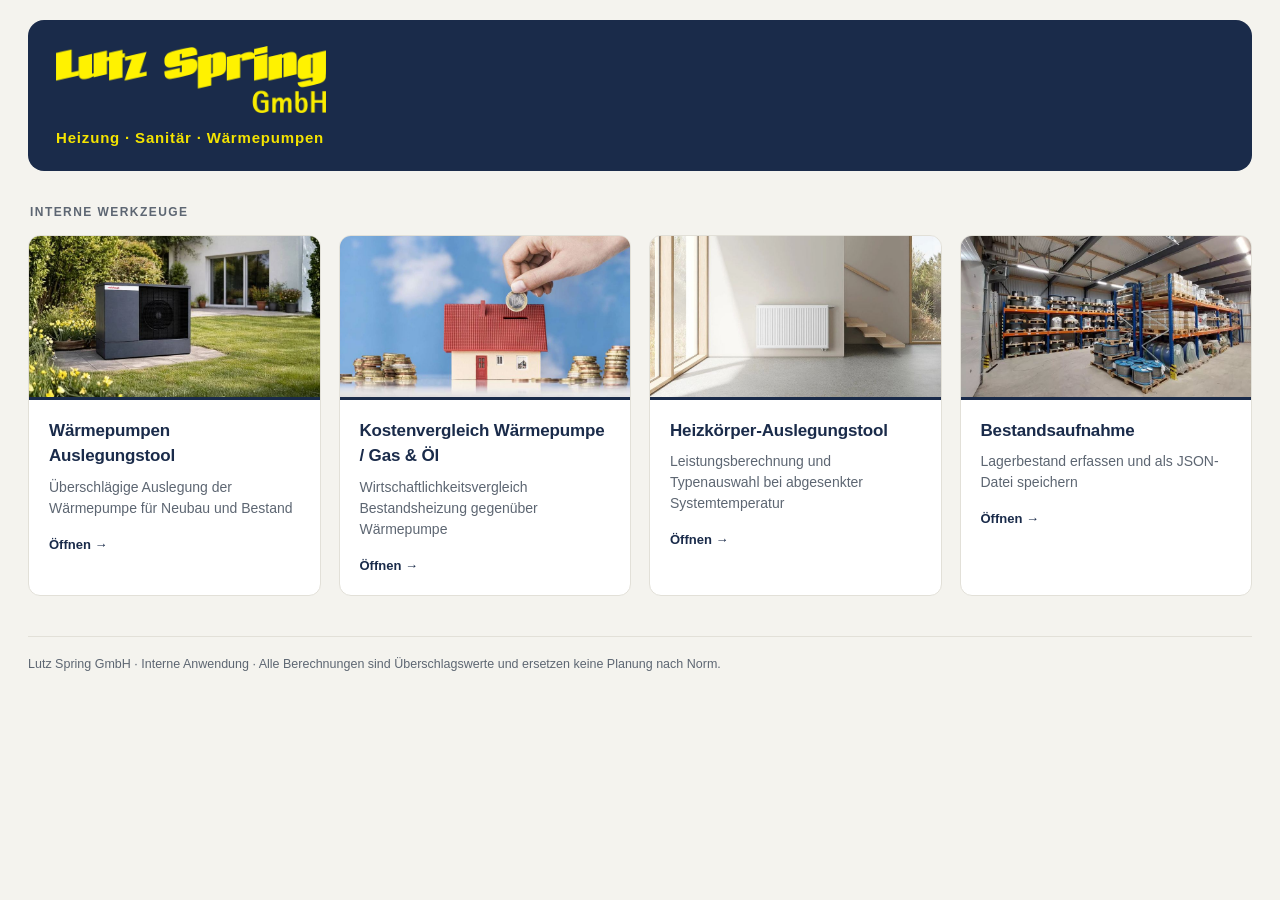
==== index.html @ 9d5fb50b "Add files via upload" ====
<!DOCTYPE html>
<html lang="de">
<head>
<meta charset="UTF-8">
<meta name="viewport" content="width=device-width, initial-scale=1, viewport-fit=cover">
<title>Lutz Spring GmbH &ndash; Interne Tools</title>
<meta name="apple-mobile-web-app-capable" content="yes">
<meta name="apple-mobile-web-app-status-bar-style" content="black-translucent">
<meta name="apple-mobile-web-app-title" content="Lutz Spring">
<meta name="theme-color" content="#1a2b4a">
<link rel="apple-touch-icon" href="[data-uri]">
<link rel="icon" href="[data-uri]">
<style>
  :root{
    --blau:#1a2b4a;
    --blau-hell:#2c4470;
    --gelb:#f5e400;
    --bg:#f4f3ee;
    --karte:#ffffff;
    --text:#20242c;
    --text-leise:#5d6672;
    --linie:#e2e0d8;
  }
  *{box-sizing:border-box;}
  html{-webkit-text-size-adjust:100%;}
  body{
    margin:0;
    background:var(--bg);
    color:var(--text);
    font-family:-apple-system,BlinkMacSystemFont,"Segoe UI",Roboto,Helvetica,Arial,sans-serif;
    line-height:1.5;
    padding:env(safe-area-inset-top) env(safe-area-inset-right) env(safe-area-inset-bottom) env(safe-area-inset-left);
    -webkit-tap-highlight-color:transparent;
  }
  .huelle{width:100%;max-width:1400px;margin:0 auto;padding:20px 28px 60px;}

  header{
    background:var(--blau);
    border-radius:16px;
    padding:26px 28px 22px;
    margin-bottom:32px;
  }
  header img{display:block;width:270px;max-width:72%;height:auto;}
  .sparte{
    color:var(--gelb);
    font-size:15px;font-weight:600;letter-spacing:.055em;margin-top:14px;
  }

  .abschnitt-titel{
    font-size:12px;font-weight:700;letter-spacing:.12em;text-transform:uppercase;
    color:var(--text-leise);margin:0 0 14px 2px;
  }

  .raster{
    display:grid;
    grid-template-columns:repeat(auto-fit,minmax(250px,1fr));
    gap:18px;
  }
  .kachel{
    display:flex;
    flex-direction:column;
    background:var(--karte);
    border:1px solid var(--linie);
    border-radius:12px;
    overflow:hidden;
    text-decoration:none;
    color:inherit;
    transition:transform .12s ease, box-shadow .12s ease;
  }
  .kachel:hover{transform:translateY(-2px);box-shadow:0 6px 18px rgba(26,43,74,.13);}
  .kachel:active{transform:translateY(0);}
  .kachel:focus-visible{outline:3px solid var(--blau-hell);outline-offset:3px;}

  .bild{
    display:block;
    width:100%;
    aspect-ratio:16/9;
    object-fit:cover;
    background:#dedbd2;
    border-bottom:3px solid var(--blau);
  }
  .kachel:hover .bild{border-bottom-color:var(--gelb);}

  .inhalt{padding:18px 20px 20px;display:flex;flex-direction:column;flex:1;}
  .kachel h2{
    margin:0 0 8px;font-size:17px;font-weight:650;
    color:var(--blau);letter-spacing:-.01em;
  }
  .kachel p{margin:0;font-size:14px;color:var(--text-leise);}
  .oeffnen{
    display:inline-block;margin-top:16px;
    font-size:13px;font-weight:650;color:var(--blau);
  }
  .oeffnen::after{content:" \2192";}

  footer{
    margin-top:40px;padding-top:18px;border-top:1px solid var(--linie);
    font-size:12.5px;color:var(--text-leise);
  }

  @media (max-width:820px){
    .huelle{padding:16px 20px 50px;}
    header{padding:22px 22px 18px;border-radius:14px;}
    header img{width:220px;}
  }
  @media (prefers-reduced-motion:reduce){
    .kachel{transition:none;}
    .kachel:hover{transform:none;}
  }
  @media (max-width:700px){
    .raster{grid-template-columns:1fr;}
    .huelle{padding:16px 14px 50px;}
  }
  @media print{
    body{background:#fff;}
    .huelle{max-width:100%;padding:0;}
    .kachel{break-inside:avoid;box-shadow:none;}
  }
</style>
</head>
<body>
<div class="huelle">

  <header>
    <img src="[data-uri]" alt="Lutz Spring GmbH">
    <div class="sparte">Heizung &middot; Sanit&auml;r &middot; W&auml;rmepumpen</div>
  </header>

  <h1 class="abschnitt-titel">Interne Werkzeuge</h1>

  <div class="raster">

    <a class="kachel" href="auslegung.html">
      <img class="bild" src="[data-uri]" alt="" loading="lazy" decoding="async">
      <div class="inhalt">
        <h2>W&auml;rmepumpen Auslegungstool</h2>
        <p>&Uuml;berschl&auml;gige Auslegung der W&auml;rmepumpe f&uuml;r Neubau und Bestand</p>
        <span class="oeffnen">&Ouml;ffnen</span>
      </div>
    </a>

    <a class="kachel" href="kostenvergleich.html">
      <img class="bild" src="[data-uri]" alt="" loading="lazy" decoding="async">
      <div class="inhalt">
        <h2>Kostenvergleich W&auml;rmepumpe / Gas &amp; &Ouml;l</h2>
        <p>Wirtschaftlichkeitsvergleich Bestandsheizung gegen&uuml;ber W&auml;rmepumpe</p>
        <span class="oeffnen">&Ouml;ffnen</span>
      </div>
    </a>

    <a class="kachel" href="heizkoerper.html">
      <img class="bild" src="[data-uri]" alt="" loading="lazy" decoding="async">
      <div class="inhalt">
        <h2>Heizk&ouml;rper-Auslegungstool</h2>
        <p>Leistungsberechnung und Typenauswahl bei abgesenkter Systemtemperatur</p>
        <span class="oeffnen">&Ouml;ffnen</span>
      </div>
    </a>

    <a class="kachel" href="bestandsaufnahme.html">
      <img class="bild" src="[data-uri]" alt="" loading="lazy" decoding="async">
      <div class="inhalt">
        <h2>Bestandsaufnahme</h2>
        <p>Lagerbestand erfassen und als JSON-Datei speichern</p>
        <span class="oeffnen">&Ouml;ffnen</span>
      </div>
    </a>
  </div>

  <footer>
    Lutz Spring GmbH &middot; Interne Anwendung &middot; Alle Berechnungen sind &Uuml;berschlagswerte und ersetzen keine Planung nach Norm.
  </footer>

</div>
</body>
</html>
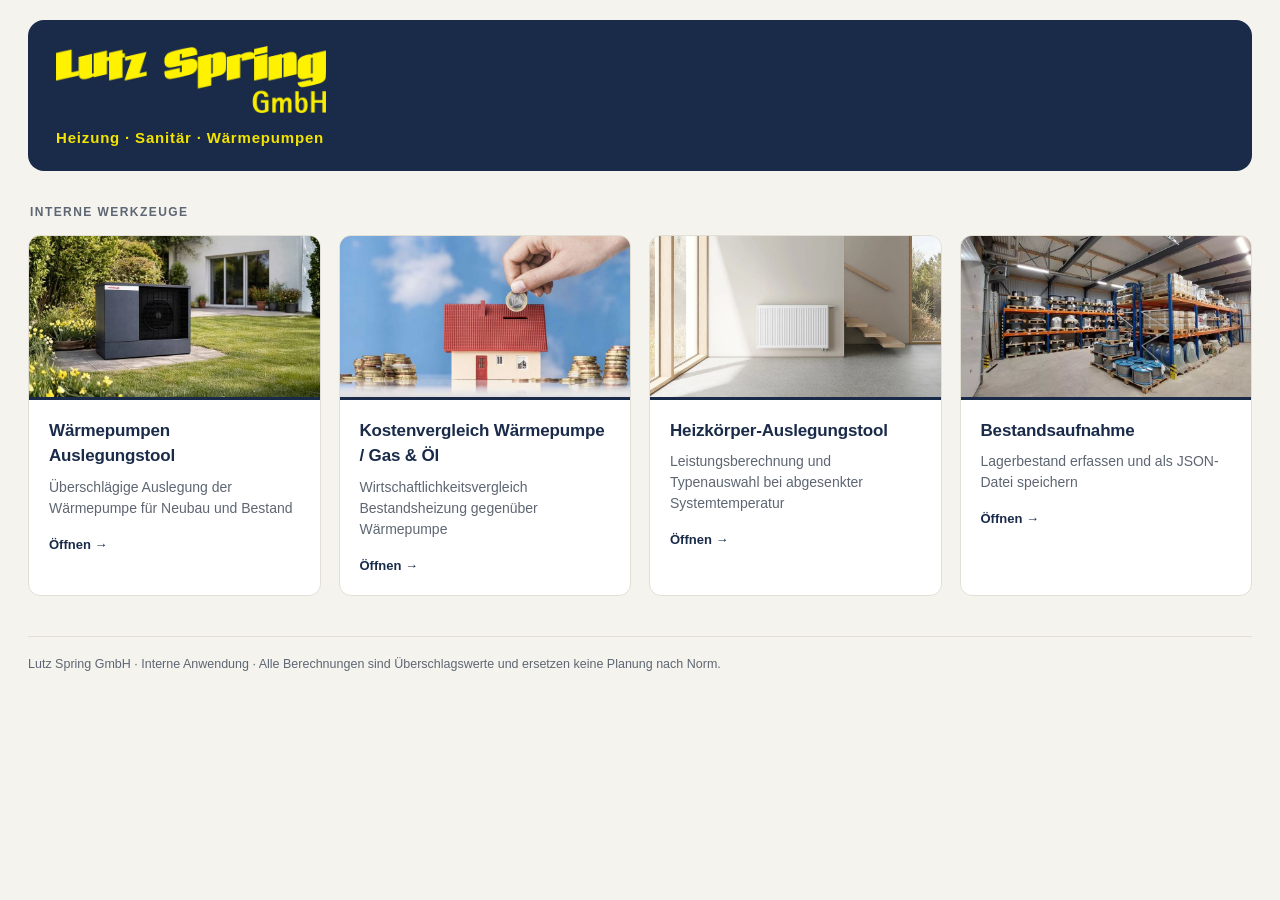
==== commit 4db31d66: "Vorbereitung für Claude Code" ====
--- a/index.html
+++ b/index.html
@@ -7,19 +7,21 @@
 <meta name="apple-mobile-web-app-capable" content="yes">
 <meta name="apple-mobile-web-app-status-bar-style" content="black-translucent">
 <meta name="apple-mobile-web-app-title" content="Lutz Spring">
-<meta name="theme-color" content="#1a2b4a">
+<meta name="theme-color" content="var(--brand-navy)">
 <link rel="apple-touch-icon" href="[data-uri]">
 <link rel="icon" href="[data-uri]">
+<link rel="stylesheet" href="theme.css">
 <style>
+  /* Datei-eigene Namen -> zentrale Tokens aus theme.css.
+     Farbwerte stehen ausschliesslich in theme.css. */
   :root{
-    --blau:#1a2b4a;
-    --blau-hell:#2c4470;
-    --gelb:#f5e400;
-    --bg:#f4f3ee;
-    --karte:#ffffff;
-    --text:#20242c;
-    --text-leise:#5d6672;
-    --linie:#e2e0d8;
+    --blau:       var(--brand-navy);
+    --blau-hell:  var(--brand-navy-soft);
+    --gelb:       var(--brand-yellow);
+    --karte:      var(--card);
+    --text:       var(--text-warm);
+    --text-leise: var(--text-warm-2);
+    --linie:      var(--border);
   }
   *{box-sizing:border-box;}
   html{-webkit-text-size-adjust:100%;}
--- a/theme.css
+++ b/theme.css
@@ -0,0 +1,89 @@
+/* ============================================================
+   theme.css — zentrale Design-Tokens der Lutz-Spring-Tools
+   ------------------------------------------------------------
+   EINZIGE QUELLE FÜR FARBEN, ABSTÄNDE UND SCHRIFT.
+   Für ein Redesign ausschließlich diese Datei anfassen —
+   die einzelnen Tool-Dateien greifen nur noch hierauf zu.
+
+   Aufbau:
+     1. Marke        – Corporate-Farben, nicht ohne Rücksprache ändern
+     2. Flächen      – Hintergründe und Kartenflächen
+     3. Text         – Textfarben nach Wichtigkeit
+     4. Linien       – Rahmen und Trenner
+     5. Interaktion  – Links, Buttons, Fokus
+     6. Status       – Erfolg / Warnung / Fehler / Info
+     7. Form         – Radien, Schrift, Abstände
+   ============================================================ */
+
+:root{
+
+  /* --- 1. Marke ------------------------------------------- */
+  --brand-navy:        #1a2b4a;
+  --brand-navy-light:  #28406b;
+  --brand-navy-soft:   #2c4470;
+  --brand-navy-dark:   #12203a;
+  --brand-yellow:      #f5e400;
+  --brand-yellow-alt:  #ffed00;
+
+  /* --- 2. Flächen ----------------------------------------- */
+  /* Warme Variante: Landingpage, Auslegung, Kostenvergleich */
+  --bg:            #f4f3ee;
+  --card:          #ffffff;
+  --surface:       #faf9f5;
+
+  /* Kühle Variante: Heizkörper, Bestandsaufnahme.
+     REDESIGN-HINWEIS: Die beiden Flächenfamilien sind historisch
+     gewachsen. Um alles auf einen Ton zu vereinheitlichen, hier
+     einfach --bg-cool auf var(--bg) setzen. */
+  --bg-cool:       #f4f6f9;
+  --surface-cool:  #eef1f5;
+
+  /* --- 3. Text -------------------------------------------- */
+  --text:          #23231f;   /* Fließtext */
+  --text-2:        #5f5e57;   /* Sekundär, Labels */
+  --text-3:        #8a897f;   /* Tertiär, Hinweise */
+  --text-on-dark:  #ffffff;   /* Text auf Navy-Flächen */
+
+  /* Kühle Variante (Heizkörper, Bestandsaufnahme) */
+  --text-cool:     #1c2733;
+  --text-cool-2:   #5f6b7a;
+
+  /* Warme Variante (Landingpage) */
+  --text-warm:     #20242c;
+  --text-warm-2:   #5d6672;
+
+  /* --- 4. Linien ------------------------------------------ */
+  --border:        #e2e0d6;
+  --border-strong: #cfcdbf;
+  --border-cool:   #d9dee6;
+
+  /* --- 5. Interaktion ------------------------------------- */
+  --interactive:        #3d7ab8;  /* Links, aktive Elemente */
+  --interactive-strong: #2c6cb8;  /* Buttons, Hervorhebung */
+  --interactive-dark:   #194a82;  /* Hover / gedrückt */
+  --interactive-bg:     #e8f0fb;  /* Hinterlegte Info-Flächen */
+  --accent-bg:          #e6ebf3;  /* Navy-Hinterlegung */
+
+  /* --- 6. Status ------------------------------------------ */
+  --success:       #3b6d11;
+  --success-bg:    #eaf3de;
+  --status-green:  #2e7d4f;
+  --status-green-bg: #e6f4ea;
+
+  --warn:          #854f0b;
+  --warn-bg:       #faeeda;
+  --status-amber:  #c77d1a;
+  --status-amber-bg: #fff7e6;
+
+  --danger:        #a32d2d;
+  --danger-bg:     #fcebeb;
+  --status-red:    #b23b3b;
+  --status-red-bg: #f4dede;
+
+
+  /* --- 7. Form -------------------------------------------- */
+  --radius:      8px;
+  --radius-lg:   16px;
+  --font: -apple-system, BlinkMacSystemFont, "Segoe UI", Roboto,
+          Helvetica, Arial, sans-serif;
+}
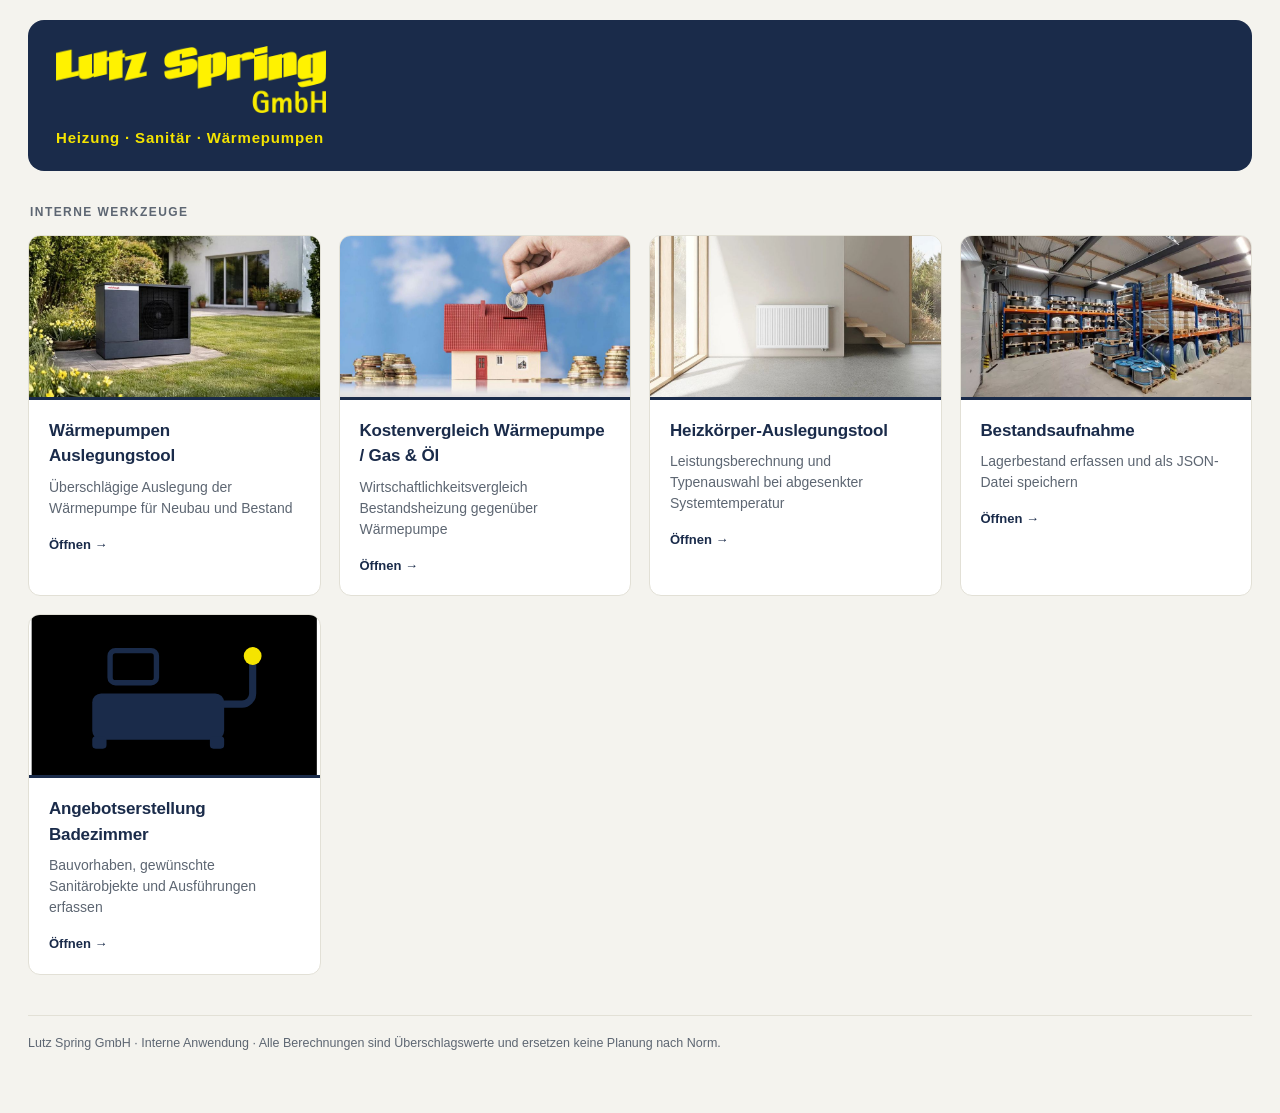
==== commit c161b6ea: "Neues Tool: Bestandsaufnahme Badezimmer Aus _vorlage.html entstanden. Nimmt auf, welche Komponenten " ====
--- a/index.html
+++ b/index.html
@@ -7,7 +7,7 @@
 <meta name="apple-mobile-web-app-capable" content="yes">
 <meta name="apple-mobile-web-app-status-bar-style" content="black-translucent">
 <meta name="apple-mobile-web-app-title" content="Lutz Spring">
-<meta name="theme-color" content="var(--brand-navy)">
+<meta name="theme-color" content="#1a2b4a"><!-- Literal noetig: var() ist in <meta> ungueltig -->
 <link rel="apple-touch-icon" href="[data-uri]">
 <link rel="icon" href="[data-uri]">
 <link rel="stylesheet" href="theme.css">
@@ -69,7 +69,7 @@
     color:inherit;
     transition:transform .12s ease, box-shadow .12s ease;
   }
-  .kachel:hover{transform:translateY(-2px);box-shadow:0 6px 18px rgba(26,43,74,.13);}
+  .kachel:hover{transform:translateY(-2px);box-shadow:0 6px 18px var(--shadow-navy-13);}
   .kachel:active{transform:translateY(0);}
   .kachel:focus-visible{outline:3px solid var(--blau-hell);outline-offset:3px;}
 
@@ -78,7 +78,7 @@
     width:100%;
     aspect-ratio:16/9;
     object-fit:cover;
-    background:#dedbd2;
+    background:var(--thumb-bg);
     border-bottom:3px solid var(--blau);
   }
   .kachel:hover .bild{border-bottom-color:var(--gelb);}
@@ -114,7 +114,7 @@
     .huelle{padding:16px 14px 50px;}
   }
   @media print{
-    body{background:#fff;}
+    body{background:var(--card);}
     .huelle{max-width:100%;padding:0;}
     .kachel{break-inside:avoid;box-shadow:none;}
   }
@@ -167,6 +167,25 @@
         <span class="oeffnen">&Ouml;ffnen</span>
       </div>
     </a>
+
+    <a class="kachel" href="bad-angebot.html">
+      <svg class="bild" viewBox="0 0 160 90" role="img" aria-label="" focusable="false">
+        <rect width="160" height="90" fill="var(--thumb-bg)"/>
+        <rect x="34" y="44" width="74" height="26" rx="5" fill="var(--blau)"/>
+        <rect x="34" y="68" width="8" height="7" rx="2" fill="var(--blau)"/>
+        <rect x="100" y="68" width="8" height="7" rx="2" fill="var(--blau)"/>
+        <path d="M108 50h10a6 6 0 0 0 6-6V26" fill="none"
+              stroke="var(--blau)" stroke-width="4" stroke-linecap="round"/>
+        <circle cx="124" cy="23" r="5" fill="var(--gelb)"/>
+        <rect x="44" y="20" width="26" height="18" rx="3" fill="none"
+              stroke="var(--blau)" stroke-width="3"/>
+      </svg>
+      <div class="inhalt">
+        <h2>Angebotserstellung Badezimmer</h2>
+        <p>Bauvorhaben, gew&uuml;nschte Sanit&auml;robjekte und Ausf&uuml;hrungen erfassen</p>
+        <span class="oeffnen">&Ouml;ffnen</span>
+      </div>
+    </a>
   </div>
 
   <footer>
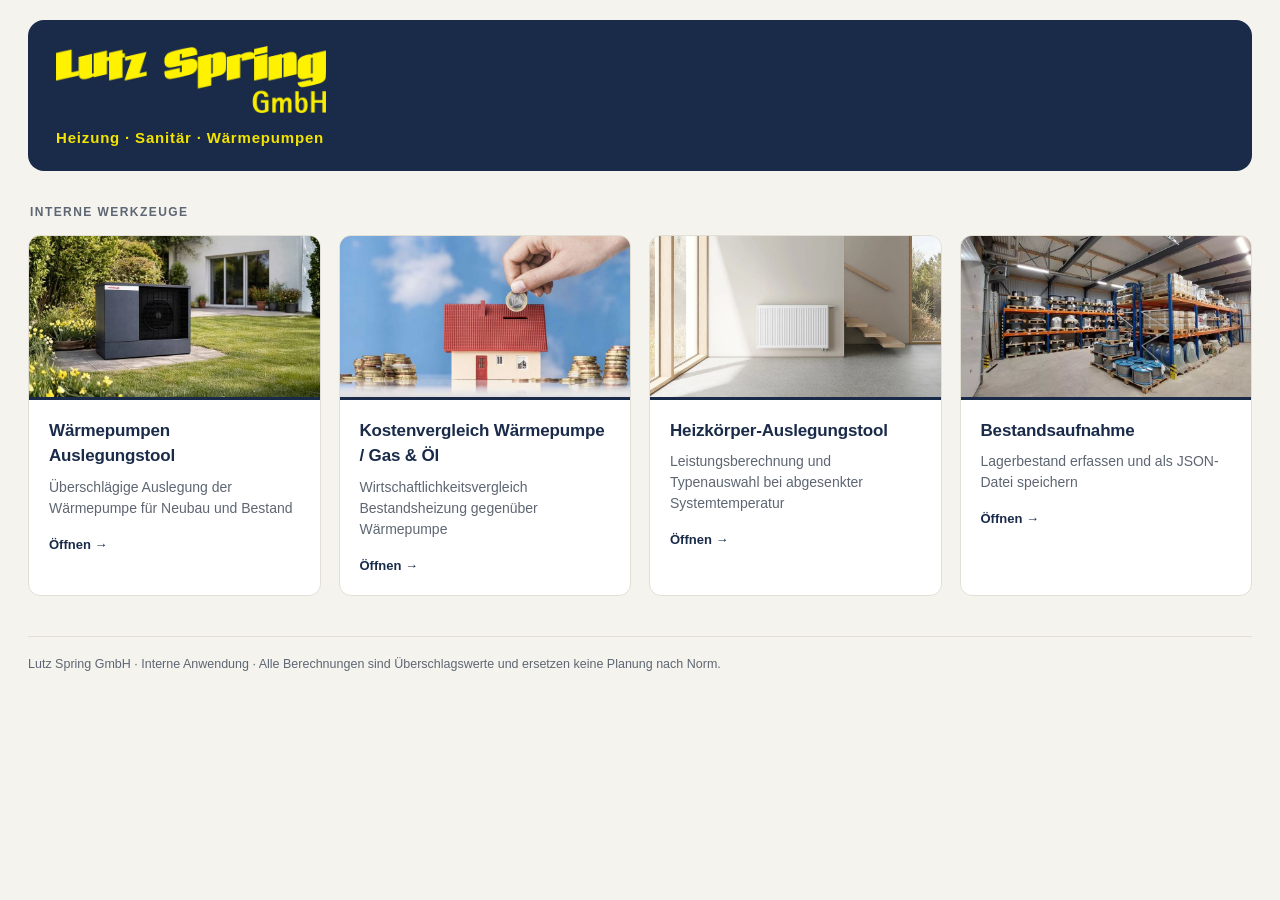
==== commit 1c41cf9a: "Alle fest verdrahteten Farben nach theme.css überführen Keine der HTML-Dateien enthält noch einen He" ====
--- a/index.html
+++ b/index.html
@@ -167,25 +167,6 @@
         <span class="oeffnen">&Ouml;ffnen</span>
       </div>
     </a>
-
-    <a class="kachel" href="bad-angebot.html">
-      <svg class="bild" viewBox="0 0 160 90" role="img" aria-label="" focusable="false">
-        <rect width="160" height="90" fill="var(--thumb-bg)"/>
-        <rect x="34" y="44" width="74" height="26" rx="5" fill="var(--blau)"/>
-        <rect x="34" y="68" width="8" height="7" rx="2" fill="var(--blau)"/>
-        <rect x="100" y="68" width="8" height="7" rx="2" fill="var(--blau)"/>
-        <path d="M108 50h10a6 6 0 0 0 6-6V26" fill="none"
-              stroke="var(--blau)" stroke-width="4" stroke-linecap="round"/>
-        <circle cx="124" cy="23" r="5" fill="var(--gelb)"/>
-        <rect x="44" y="20" width="26" height="18" rx="3" fill="none"
-              stroke="var(--blau)" stroke-width="3"/>
-      </svg>
-      <div class="inhalt">
-        <h2>Angebotserstellung Badezimmer</h2>
-        <p>Bauvorhaben, gew&uuml;nschte Sanit&auml;robjekte und Ausf&uuml;hrungen erfassen</p>
-        <span class="oeffnen">&Ouml;ffnen</span>
-      </div>
-    </a>
   </div>
 
   <footer>
--- a/theme.css
+++ b/theme.css
@@ -12,7 +12,14 @@
      4. Linien       – Rahmen und Trenner
      5. Interaktion  – Links, Buttons, Fokus
      6. Status       – Erfolg / Warnung / Fehler / Info
-     7. Form         – Radien, Schrift, Abstände
+     7. Status-Detail– weiche Flächen, dunkle Textvarianten
+     8. Zeilen       – Tabellen- und Zeilenzustände
+     9. Bestand      – Goldfamilie für Lager-/Bestandsteile
+    10. Grau         – neutrale Graustufen (Bildschirm + Druck)
+    11. Druck        – Rollennamen der Druckansicht
+    12. Schatten     – Schatten und Overlays
+    13. Übrige Tools – Farben aus den anderen vier Dateien
+    14. Form         – Radien, Schrift, Abstände
    ============================================================ */
 
 :root{
@@ -81,7 +88,157 @@
   --status-red-bg: #f4dede;
 
 
-  /* --- 7. Form -------------------------------------------- */
+  /* --- 7. Status-Detailfarben ------------------------------
+     Feinabstufungen fuer Badges und Hinweisboxen. Die Basisfarben
+     stehen in Abschnitt 6; hier liegen die weicheren Flaechen und
+     die dunkleren Textvarianten, die darauf lesbar bleiben. */
+  --success-text:          #1a6e3a;
+  --success-text-deep:     #1e5a38;
+  --success-bg-soft:       #e3f1e8;
+
+  --warn-text:             #7a5410;
+  --warn-text-strong:      #5c3f0c;
+  --warn-bg-soft:          #faf0dd;
+  --warn-bg-neutral:       #f6f3ea;
+  --warn-border-gold:      #c9a94a;
+  --warn-text-gold:        #6b5518;
+
+  --danger-text:           #992222;
+  --danger-border:         #c0392b;
+  --danger-strong:         #a83232;
+  --danger-bg-soft:        #f1d4d4;
+  --danger-bg-soft-hover:  #e8bcbc;
+  --danger-bg-faint:       #fdf2f2;
+
+  --info-text:             #1c4a72;
+  --info-bg-soft:          #eef4fb;
+
+  /* --- 8. Tabellen- und Zeilenzustaende --------------------- */
+  --row-hover:             #f0f5fa;   /* Hover ueber eine Ergebniszeile */
+  --row-best-bg:           #eaf5ee;   /* beste Treffer               */
+  --row-best-hover:        #e0f0e6;
+  --row-active-bg:         #dfeaf6;   /* angeklickte Zeile           */
+  --row-lager-bg:          #eff5fc;   /* Zeile aus dem Lagerbestand  */
+  --row-lager-hover:       #e2eefa;
+  --track-bg:              #e5e9ef;   /* Schiene von Fortschrittsbalken */
+  --surface-cool-hover:    #e9eef4;
+  --neutral-bg-warm:       #f4f4f0;
+  --placeholder:           #aab2bd;
+
+  /* --- 9. Bestand / Lager (Goldfamilie) ---------------------
+     Kennzeichnet vorhandene Heizkoerper aus dem Bestand. */
+  --bestand:               #d4a017;
+  --bestand-border:        #e0cf5a;
+  --bestand-bg:            #fdf9e3;
+  --bestand-bg-soft:       #fff8e6;
+  --bestand-bg-faint:      #fffdf0;
+  --bestand-text:          #5c4a0c;
+  --bestand-label:         #7a5c0c;
+  --on-yellow:             #3a3000;   /* Text auf --brand-yellow */
+  --on-gold:               #3a2f08;   /* Text auf --bestand      */
+
+  /* --- 10. Neutrale Graustufen ------------------------------
+     Reine Grauwerte ohne Farbstich. Werden sowohl auf dem Bildschirm
+     (Tabellen in bestandsaufnahme) als auch im Druck gebraucht –
+     deshalb einmal hier definiert und unten nur referenziert. */
+  --gray-900:              #000000;
+  --gray-800:              #333333;
+  --gray-700:              #555555;
+  --gray-600:              #666666;
+  --gray-500:              #777777;
+  --gray-400:              #aaaaaa;
+  --gray-350:              #bbbbbb;
+  --gray-300:              #cccccc;
+  --gray-250:              #dddddd;
+  --gray-200:              #e5e5e5;
+  --gray-150:              #eeeeee;
+
+  /* --- 11. Druckansicht ------------------------------------
+     Im Druck gilt nicht die Bildschirmpalette; Flaechen sollen dort
+     neutral und kontrastreich sein. Die Grauwerte kommen aus der
+     Skala oben, die Rollennamen bleiben fuer ein Redesign erhalten. */
+  --print-text:            var(--gray-900);
+  --print-text-2:          var(--gray-700);
+  --print-text-3:          var(--gray-600);
+  --print-text-4:          var(--gray-500);
+  --print-th-text:         var(--gray-800);
+  --print-on-navy-2:       #e8edf4;
+  --print-border:          var(--gray-300);
+  --print-border-light:    var(--gray-250);
+  --print-border-strong:   var(--gray-350);
+  --print-border-faint:    var(--gray-200);
+  --print-note-bg:         #fff6d6;
+  --print-note-border:     #e3c94a;
+  --print-note-text:       #6b5a1e;
+  --print-bestand-bg:      #fde9a8;
+
+  /* --- 12. Schatten und Overlays ---------------------------
+     Overlays liegen auf Navy- oder Gelbflaechen; sie brauchen
+     Transparenz, damit der Untergrund durchscheint. */
+  --shadow-sm:             rgba(0,0,0,.04);
+  --shadow-md:             rgba(0,0,0,.15);
+  --shadow-lg:             rgba(0,0,0,.25);
+
+  --overlay-white-12:      rgba(255,255,255,.12);
+  --overlay-white-14:      rgba(255,255,255,.14);
+  --overlay-white-15:      rgba(255,255,255,.15);
+  --overlay-white-16:      rgba(255,255,255,.16);
+  --overlay-white-25:      rgba(255,255,255,.25);
+  --overlay-white-30:      rgba(255,255,255,.3);
+
+  --shadow-soft:           rgba(0,0,0,.08);
+  --shadow-navy-13:        rgba(26,43,74,.13);
+  --shadow-navy-18:        rgba(26,43,74,.18);
+  --overlay-white-08:      rgba(255,255,255,.08);
+
+  --focus-ring:            rgba(61,122,184,.15);
+  --accent-glow:           rgba(61,122,184,.12);
+  --lager-overlay-bg:      rgba(44,108,184,.30);
+  --lager-overlay-border:  rgba(120,180,255,.5);
+  --bestand-overlay-bg:    rgba(245,228,0,.15);
+  --bestand-overlay-border:rgba(245,228,0,.5);
+
+  /* --- 13. Farben der uebrigen Tools -----------------------
+     Aus auslegung / kostenvergleich / bestandsaufnahme / index
+     herausgeloest. Werte unveraendert uebernommen. */
+
+  /* Gedaempfter Text auf Navy (Werkzeugtitel in der Kopfzeile) */
+  --text-on-dark-2:        #a8b4c8;
+  /* Kraeftigerer kuehler Fliesstext (bestandsaufnahme)         */
+  --text-cool-strong:      #1c2430;
+  --info-text-strong:      #123a63;
+
+  /* Goldfamilie der Prognose- und Kostenboxen.
+     Eigenstaendig gegenueber --bestand (#d4a017). */
+  --gold:                  #c98a2b;
+  --gold-hover:            #b5771f;
+  --gold-text:             #8a5e1a;
+  --gold-bg:               #fdf8f0;
+  --gold-label:            #b8860b;
+  --gold-bar:              #e0a11c;
+
+  /* Helle Blauflaechen (Boxen, weiche Buttons) */
+  --blue-bg:               #f5f8fc;
+  --blue-bg-2:             #f6f9fd;
+  --blue-hover:            #d5dfec;
+  --blue-soft:             #e4eaf1;
+  --blue-soft-hover:       #d5dfeb;
+
+  /* Herstellerkennzeichnung im Lagerbestand */
+  --mfr-verteo:            #5a3ea0;
+  --mfr-arbonia:           #3a7d5a;
+  --mfr-zehnder:           #8a6d1e;
+
+  /* Platzhalterflaeche der Kacheln auf der Landingpage */
+  --thumb-bg:              #dedbd2;
+
+  /* ACHTUNG, fast identische Paare – bewusst NICHT zusammengelegt,
+     weil das eine Design-Entscheidung waere:
+       --danger-bg-soft-hover  #e8bcbc  vs  ...-alt  #eec3c3
+       --blue-hover            #d5dfec  vs  --blue-soft-hover #d5dfeb  */
+  --danger-bg-soft-hover-alt: #eec3c3;
+
+  /* --- 14. Form -------------------------------------------- */
   --radius:      8px;
   --radius-lg:   16px;
   --font: -apple-system, BlinkMacSystemFont, "Segoe UI", Roboto,
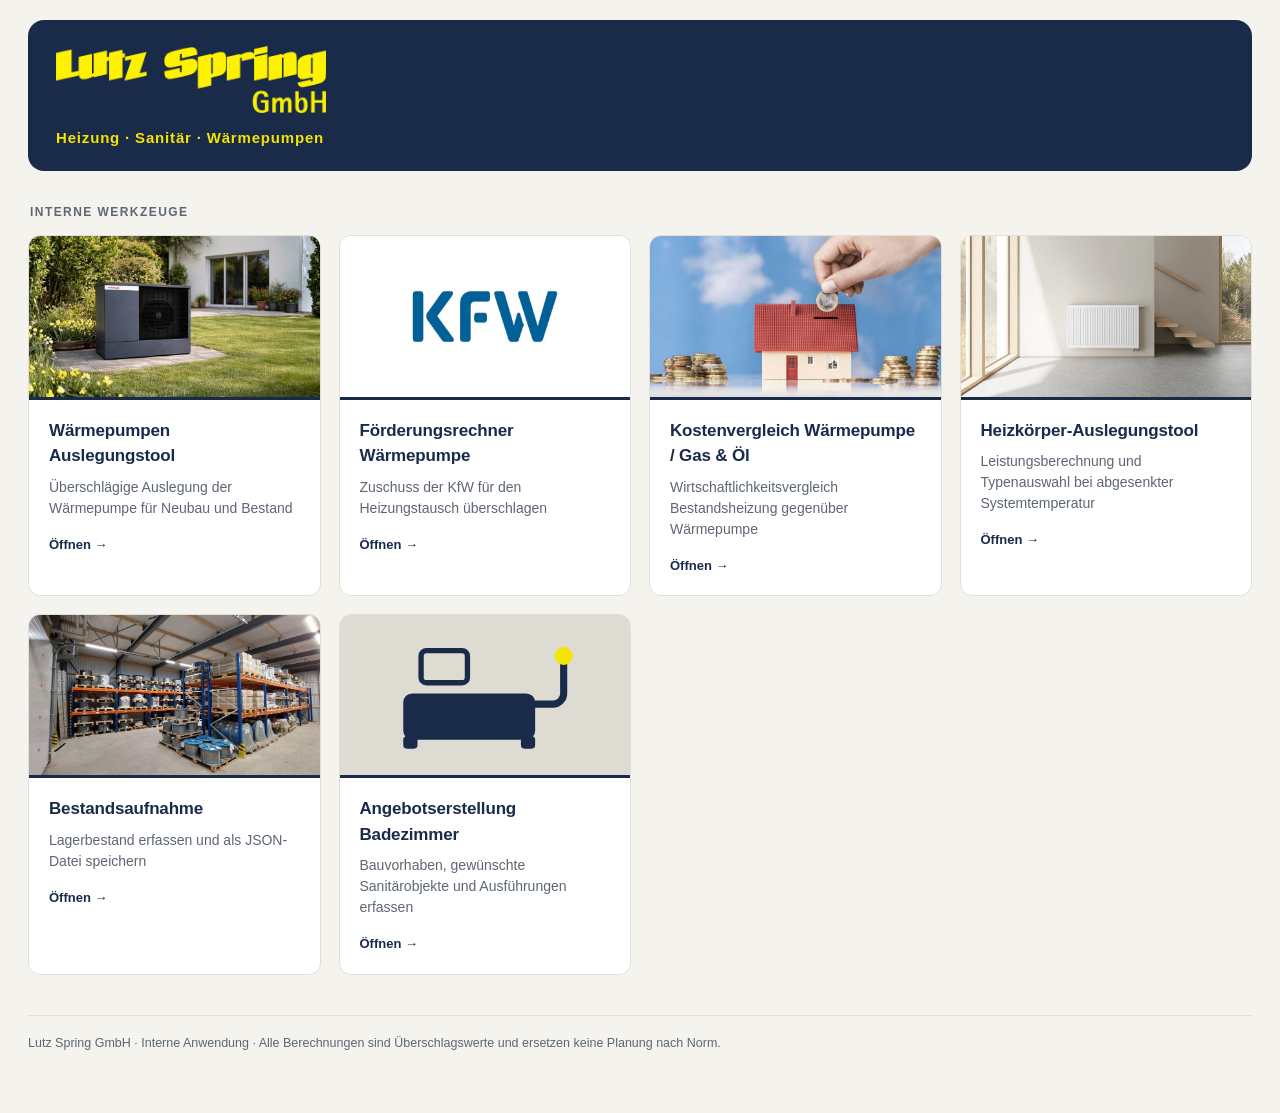
==== commit 2f8b6bf2: "Landingpage: Kachel für den Förderungsrechner Neue Kachel zwischen Wärmepumpen-Auslegungstool und Ko" ====
--- a/index.html
+++ b/index.html
@@ -141,6 +141,15 @@
       </div>
     </a>
 
+    <a class="kachel" href="foerderung.html">
+      <img class="bild" src="[data-uri]" alt="" loading="lazy" decoding="async">
+      <div class="inhalt">
+        <h2>F&ouml;rderungsrechner W&auml;rmepumpe</h2>
+        <p>Zuschuss der KfW f&uuml;r den Heizungstausch &uuml;berschlagen</p>
+        <span class="oeffnen">&Ouml;ffnen</span>
+      </div>
+    </a>
+
     <a class="kachel" href="kostenvergleich.html">
       <img class="bild" src="[data-uri]" alt="" loading="lazy" decoding="async">
       <div class="inhalt">
@@ -164,6 +173,25 @@
       <div class="inhalt">
         <h2>Bestandsaufnahme</h2>
         <p>Lagerbestand erfassen und als JSON-Datei speichern</p>
+        <span class="oeffnen">&Ouml;ffnen</span>
+      </div>
+    </a>
+
+    <a class="kachel" href="bad-angebot.html">
+      <svg class="bild" viewBox="0 0 160 90" role="img" aria-label="" focusable="false">
+        <rect width="160" height="90" fill="var(--thumb-bg)"/>
+        <rect x="34" y="44" width="74" height="26" rx="5" fill="var(--blau)"/>
+        <rect x="34" y="68" width="8" height="7" rx="2" fill="var(--blau)"/>
+        <rect x="100" y="68" width="8" height="7" rx="2" fill="var(--blau)"/>
+        <path d="M108 50h10a6 6 0 0 0 6-6V26" fill="none"
+              stroke="var(--blau)" stroke-width="4" stroke-linecap="round"/>
+        <circle cx="124" cy="23" r="5" fill="var(--gelb)"/>
+        <rect x="44" y="20" width="26" height="18" rx="3" fill="none"
+              stroke="var(--blau)" stroke-width="3"/>
+      </svg>
+      <div class="inhalt">
+        <h2>Angebotserstellung Badezimmer</h2>
+        <p>Bauvorhaben, gew&uuml;nschte Sanit&auml;robjekte und Ausf&uuml;hrungen erfassen</p>
         <span class="oeffnen">&Ouml;ffnen</span>
       </div>
     </a>
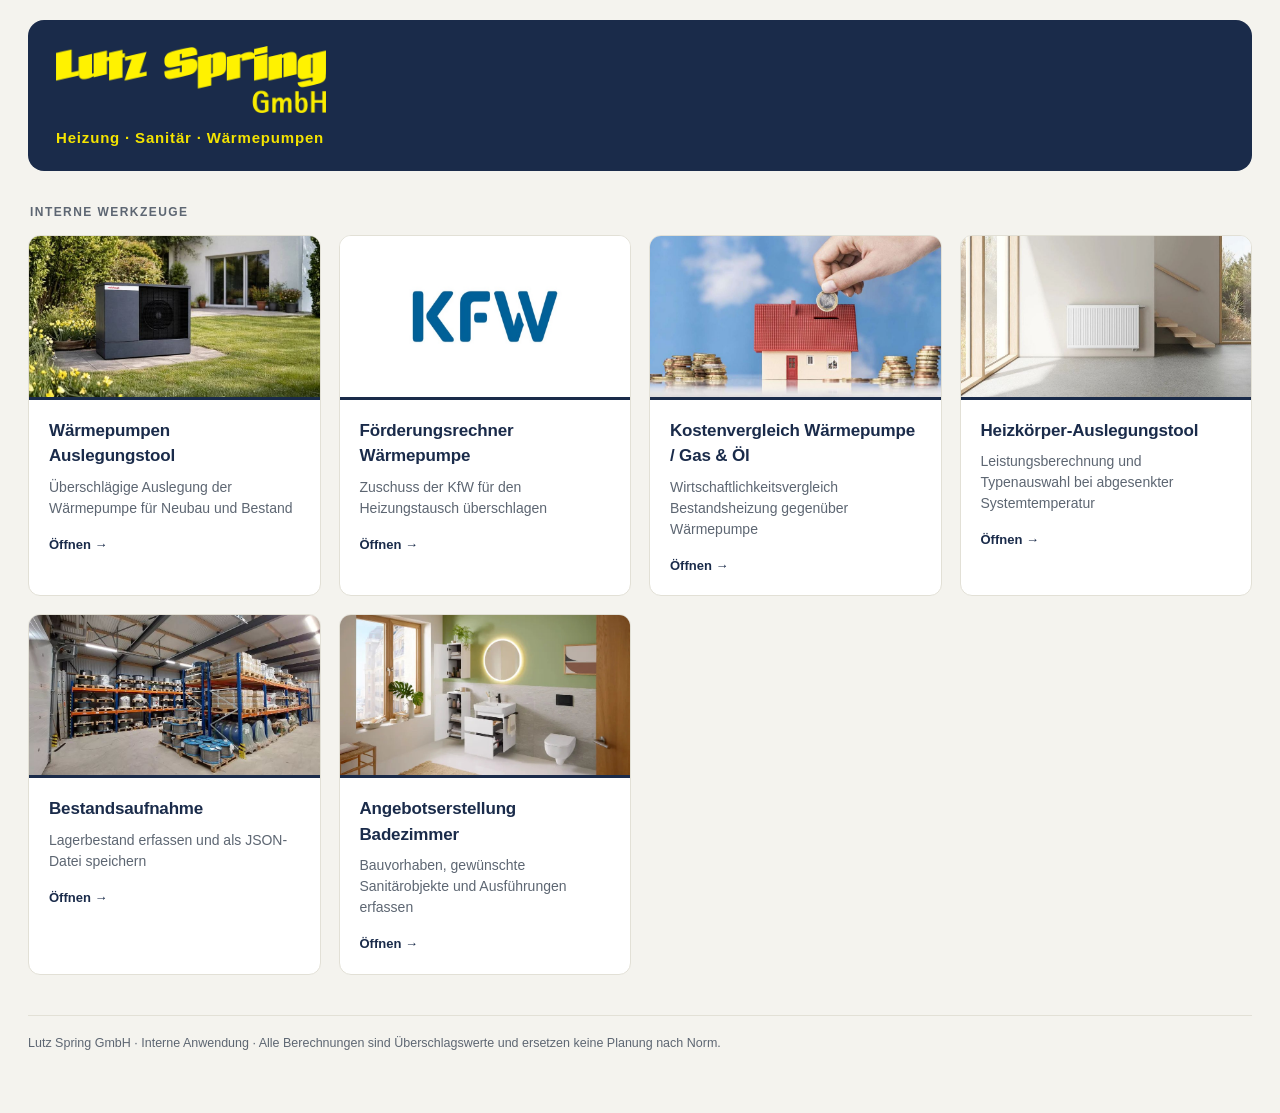
==== commit f6d12be2: "Landingpage: echtes Foto für die Kachel Bad statt Platzhalter Ersetzt die inline-SVG-Grafik durch da" ====
--- a/index.html
+++ b/index.html
@@ -178,17 +178,7 @@
     </a>
 
     <a class="kachel" href="bad-angebot.html">
-      <svg class="bild" viewBox="0 0 160 90" role="img" aria-label="" focusable="false">
-        <rect width="160" height="90" fill="var(--thumb-bg)"/>
-        <rect x="34" y="44" width="74" height="26" rx="5" fill="var(--blau)"/>
-        <rect x="34" y="68" width="8" height="7" rx="2" fill="var(--blau)"/>
-        <rect x="100" y="68" width="8" height="7" rx="2" fill="var(--blau)"/>
-        <path d="M108 50h10a6 6 0 0 0 6-6V26" fill="none"
-              stroke="var(--blau)" stroke-width="4" stroke-linecap="round"/>
-        <circle cx="124" cy="23" r="5" fill="var(--gelb)"/>
-        <rect x="44" y="20" width="26" height="18" rx="3" fill="none"
-              stroke="var(--blau)" stroke-width="3"/>
-      </svg>
+      <img class="bild" src="[data-uri]" alt="" loading="lazy" decoding="async">
       <div class="inhalt">
         <h2>Angebotserstellung Badezimmer</h2>
         <p>Bauvorhaben, gew&uuml;nschte Sanit&auml;robjekte und Ausf&uuml;hrungen erfassen</p>
